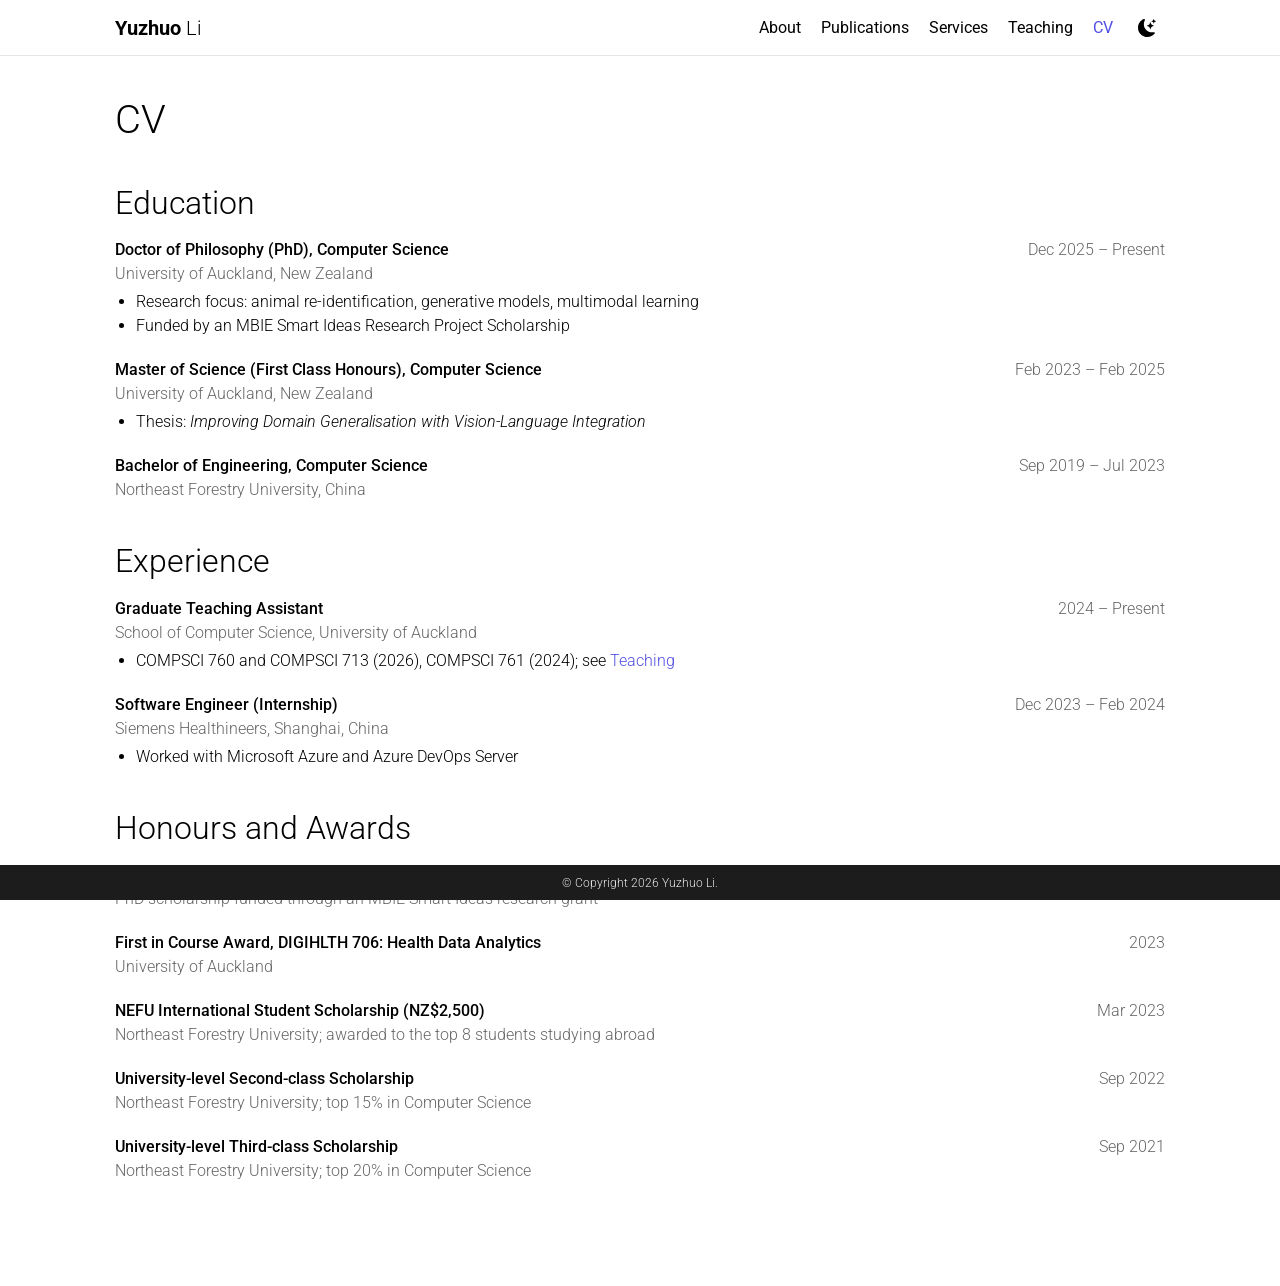
==== cv/index.html @ 905fc6e1 "Rework the homepage in the al-folio style Follows the layout and light/dark colours of zhangxinyu-xy" ====
<!doctype html>
<html lang="en">
<head>
  <meta charset="utf-8">
  <meta name="viewport" content="width=device-width, initial-scale=1">
  <title>CV | Yuzhuo Li</title>
  <meta name="description" content="Curriculum vitae of Yuzhuo Li: education, experience, honours and awards.">
  <link rel="canonical" href="https://jim-lyz1024.github.io/cv/">
  <link rel="icon" href="/assets/img/favicon.svg" type="image/svg+xml">
  <link rel="apple-touch-icon" href="/assets/img/apple-touch-icon.png">
  <link rel="preconnect" href="https://fonts.googleapis.com">
  <link rel="preconnect" href="https://fonts.gstatic.com" crossorigin>
  <link rel="stylesheet" href="https://fonts.googleapis.com/css2?family=Roboto:ital,wght@0,300;0,400;0,500;0,700;1,300&display=swap">
  <link rel="stylesheet" href="/assets/css/style.css">
  <script>
    (function () {
      var t = null;
      try { t = localStorage.getItem('theme'); } catch (e) {}
      if (t !== 'light' && t !== 'dark') t = matchMedia('(prefers-color-scheme: dark)').matches ? 'dark' : 'light';
      document.documentElement.setAttribute('data-theme', t);
    })();
  </script>
</head>
<body>
  <header class="navbar">
    <div class="container">
      <a class="brand" href="/"><b>Yuzhuo</b> Li</a>
      <nav class="nav-links" id="nav-links" aria-label="Main">
        <a href="/">About</a>
        <a href="/publications/">Publications</a>
        <a href="/services/">Services</a>
        <a href="/teaching/">Teaching</a>
        <a href="/cv/" aria-current="page">CV</a>
        <button class="icon-btn theme-toggle" type="button" aria-label="Toggle dark mode" title="Toggle dark mode">
          <svg class="icon icon-moon" aria-hidden="true"><use href="/assets/icons.svg#i-moon"/></svg>
          <svg class="icon icon-sun" aria-hidden="true"><use href="/assets/icons.svg#i-sun"/></svg>
        </button>
      </nav>
      <button class="icon-btn nav-toggle" type="button" aria-label="Open menu" aria-expanded="false" aria-controls="nav-links">
        <svg class="icon" aria-hidden="true"><use href="/assets/icons.svg#i-menu"/></svg>
      </button>
    </div>
  </header>

  <main class="container">
    <header class="post-header">
      <h1 class="post-title">CV</h1>
    </header>

    <h2>Education</h2>
    <div class="cv-item">
      <div class="cv-head"><span class="cv-title">Doctor of Philosophy (PhD), Computer Science</span><span class="cv-date">Dec 2025 – Present</span></div>
      <div class="cv-sub">University of Auckland, New Zealand</div>
      <ul>
        <li>Research focus: animal re-identification, generative models, multimodal learning</li>
        <li>Funded by an MBIE Smart Ideas Research Project Scholarship</li>
      </ul>
    </div>
    <div class="cv-item">
      <div class="cv-head"><span class="cv-title">Master of Science (First Class Honours), Computer Science</span><span class="cv-date">Feb 2023 – Feb 2025</span></div>
      <div class="cv-sub">University of Auckland, New Zealand</div>
      <ul>
        <li>Thesis: <em>Improving Domain Generalisation with Vision-Language Integration</em></li>
      </ul>
    </div>
    <div class="cv-item">
      <div class="cv-head"><span class="cv-title">Bachelor of Engineering, Computer Science</span><span class="cv-date">Sep 2019 – Jul 2023</span></div>
      <div class="cv-sub">Northeast Forestry University, China</div>
    </div>

    <h2>Experience</h2>
    <div class="cv-item">
      <div class="cv-head"><span class="cv-title">Graduate Teaching Assistant</span><span class="cv-date">2024 – Present</span></div>
      <div class="cv-sub">School of Computer Science, University of Auckland</div>
      <ul>
        <li>COMPSCI 760 and COMPSCI 713 (2026), COMPSCI 761 (2024); see <a href="/teaching/">Teaching</a></li>
      </ul>
    </div>
    <div class="cv-item">
      <div class="cv-head"><span class="cv-title">Software Engineer (Internship)</span><span class="cv-date">Dec 2023 – Feb 2024</span></div>
      <div class="cv-sub">Siemens Healthineers, Shanghai, China</div>
      <ul>
        <li>Worked with Microsoft Azure and Azure DevOps Server</li>
      </ul>
    </div>

    <h2>Honours and Awards</h2>
    <div class="cv-item">
      <div class="cv-head"><span class="cv-title">MBIE Smart Ideas Research Project Scholarship</span><span class="cv-date">Dec 2025 – Present</span></div>
      <div class="cv-sub">PhD scholarship funded through an MBIE Smart Ideas research grant</div>
    </div>
    <div class="cv-item">
      <div class="cv-head"><span class="cv-title">First in Course Award, DIGIHLTH 706: Health Data Analytics</span><span class="cv-date">2023</span></div>
      <div class="cv-sub">University of Auckland</div>
    </div>
    <div class="cv-item">
      <div class="cv-head"><span class="cv-title">NEFU International Student Scholarship (NZ$2,500)</span><span class="cv-date">Mar 2023</span></div>
      <div class="cv-sub">Northeast Forestry University; awarded to the top 8 students studying abroad</div>
    </div>
    <div class="cv-item">
      <div class="cv-head"><span class="cv-title">University-level Second-class Scholarship</span><span class="cv-date">Sep 2022</span></div>
      <div class="cv-sub">Northeast Forestry University; top 15% in Computer Science</div>
    </div>
    <div class="cv-item">
      <div class="cv-head"><span class="cv-title">University-level Third-class Scholarship</span><span class="cv-date">Sep 2021</span></div>
      <div class="cv-sub">Northeast Forestry University; top 20% in Computer Science</div>
    </div>
  </main>

  <footer class="footer">
    <div class="container">&copy; Copyright 2026 Yuzhuo Li.</div>
  </footer>

  <script src="/assets/js/main.js" defer></script>
</body>
</html>
---- assets/css/style.css ----
/* Homepage of Yuzhuo Li.
   Colours follow the two al-folio schemes: light (white/black) and dark (#1c1c1d/#e8e8e8).
   The theme is set on <html data-theme> by the inline script in each page's <head>. */

:root {
  --bg: #fff;
  --text: #000;
  --text-muted: #666;
  --text-faint: #c9c9c9;
  --theme: rgba(42, 39, 220, 0.82);
  --hover: #b509ac;
  --divider: rgba(0, 0, 0, 0.1);
  --box-border: #ddd;
  --code-bg: rgba(181, 9, 172, 0.05);
  --abbr: rgba(42, 39, 220, 0.42);
  --footer-bg: #1c1c1d;
  --footer-text: #e8e8e8;
  --shadow: 0 2px 5px 0 rgba(0, 0, 0, 0.16), 0 2px 10px 0 rgba(0, 0, 0, 0.12);
  --scroll-thumb: #c1c1c1;
  --scroll-track: #f3f3f3;
  --nav-h: 56px;
  --footer-h: 35px;
  color-scheme: light;
}

html[data-theme="dark"] {
  --bg: #1c1c1d;
  --text: #e8e8e8;
  --text-muted: #a3a3a3;
  --text-faint: #48484c;
  --theme: #2698ba;
  --hover: #2698ba;
  --divider: #424246;
  --box-border: #424246;
  --code-bg: #2c3237;
  --footer-bg: #e8e8e8;
  --footer-text: #1c1c1d;
  --scroll-thumb: #55555a;
  --scroll-track: #26262a;
  color-scheme: dark;
}

/* Without JavaScript there is no data-theme attribute, so fall back to the system setting. */
@media (prefers-color-scheme: dark) {
  html:not([data-theme]) {
    --bg: #1c1c1d;
    --text: #e8e8e8;
    --text-muted: #a3a3a3;
    --text-faint: #48484c;
    --theme: #2698ba;
    --hover: #2698ba;
    --divider: #424246;
    --box-border: #424246;
    --code-bg: #2c3237;
    --footer-bg: #e8e8e8;
    --footer-text: #1c1c1d;
    --scroll-thumb: #55555a;
    --scroll-track: #26262a;
    color-scheme: dark;
  }
}

/* ---------- Base ---------- */

*, *::before, *::after { box-sizing: border-box; }

html {
  -webkit-text-size-adjust: 100%;
  text-size-adjust: 100%;
}

body {
  margin: 0;
  padding: calc(var(--nav-h) + 40px) 0 calc(var(--footer-h) + 48px);
  background: var(--bg);
  color: var(--text);
  font-family: "Roboto", -apple-system, "Segoe UI", "Helvetica Neue", Arial, sans-serif;
  font-size: 16px;
  font-weight: 300;
  line-height: 1.5;
  -webkit-font-smoothing: antialiased;
  transition: background-color 0.2s, color 0.2s;
}

a {
  color: var(--theme);
  text-decoration: none;
}

a:hover {
  color: var(--hover);
  text-decoration: underline;
}

b, strong { font-weight: 500; }

:focus-visible {
  outline: 2px solid var(--theme);
  outline-offset: 2px;
}

.container {
  width: 100%;
  max-width: 1080px;
  margin: 0 auto;
  padding: 0 15px;
}

.sr-only {
  position: absolute;
  width: 1px;
  height: 1px;
  overflow: hidden;
  clip: rect(0 0 0 0);
  white-space: nowrap;
}

.icon {
  width: 1em;
  height: 1em;
  fill: currentColor;
  vertical-align: -0.125em;
}

/* ---------- Navigation bar ---------- */

.navbar {
  position: fixed;
  top: 0;
  left: 0;
  right: 0;
  z-index: 100;
  height: var(--nav-h);
  border-bottom: 1px solid var(--divider);
  background: var(--bg);
  transition: background-color 0.2s;
}

.navbar .container {
  display: flex;
  align-items: center;
  height: 100%;
}

.brand {
  margin-right: auto;
  font-size: 1.25rem;
  font-weight: 300;
  color: var(--text);
  white-space: nowrap;
}

.brand b { font-weight: 700; }

.brand:hover {
  color: var(--text);
  text-decoration: none;
}

.nav-links {
  display: flex;
  align-items: center;
  margin-left: auto;
}

.nav-links a {
  padding: 8px 10px;
  font-weight: 400;
  color: var(--text);
}

.nav-links a:hover,
.nav-links a[aria-current="page"] {
  color: var(--theme);
  text-decoration: none;
}

.icon-btn {
  display: inline-grid;
  place-items: center;
  width: 36px;
  height: 36px;
  padding: 0;
  border: 0;
  border-radius: 4px;
  background: none;
  color: var(--text);
  font-size: 18px;
  cursor: pointer;
}

.icon-btn:hover { color: var(--theme); }

.theme-toggle { margin-left: 6px; }

.theme-toggle .icon-sun { display: none; }
html[data-theme="dark"] .theme-toggle .icon-sun { display: inline; }
html[data-theme="dark"] .theme-toggle .icon-moon { display: none; }

.nav-toggle { display: none; }

@media (max-width: 575.98px) {
  .nav-toggle {
    display: inline-grid;
    margin-left: 4px;
  }

  .nav-links {
    display: none;
    position: absolute;
    top: var(--nav-h);
    left: 0;
    right: 0;
    flex-direction: column;
    align-items: stretch;
    padding: 6px 15px 12px;
    border-bottom: 1px solid var(--divider);
    background: var(--bg);
  }

  .navbar.nav-open .nav-links { display: flex; }

  .nav-links a { padding: 10px 0; }

  .theme-toggle { margin: 4px 0 0 -8px; }
}

/* ---------- Page headers ---------- */

.post-header { margin-bottom: 24px; }

.post-title {
  margin: 0;
  font-size: 2.5rem;
  font-weight: 300;
  line-height: 1.2;
}

.post-title b { font-weight: 700; }

.post-description {
  margin: 4px 0 0;
  font-size: 0.875rem;
}

.desc { margin: 8px 0 0; }

h2 {
  margin: 40px 0 16px;
  font-size: 2rem;
  font-weight: 300;
  line-height: 1.2;
}

h2 a,
h2 a:hover { color: inherit; }

h2 .full-list {
  margin-left: 8px;
  font-size: 0.6em;
  color: var(--theme);
}

h2 .full-list:hover { color: var(--hover); }

/* ---------- About ---------- */

.profile {
  float: right;
  width: 30%;
  max-width: 300px;
  margin: 4px 0 16px 32px;
}

.profile img {
  display: block;
  width: 100%;
  height: auto;
  border-radius: 50%;
  box-shadow: var(--shadow);
}

.bio p { margin: 0 0 16px; }

.bio ul {
  margin: 0 0 16px;
  padding-left: 1.4em;
}

.bio li { margin-bottom: 2px; }

.clearfix::after {
  content: "";
  display: table;
  clear: both;
}

.social {
  display: flex;
  flex-wrap: wrap;
  justify-content: center;
  gap: 8px 28px;
  margin: 28px 0 0;
  padding: 0;
  list-style: none;
  font-size: 2.1rem;
}

.social a {
  display: block;
  color: var(--text);
  line-height: 1;
}

.social a:hover { color: var(--theme); }

/* ---------- Scrolling boxes (News, Papers) ---------- */

.scroll-box {
  overflow-y: auto;
  scrollbar-gutter: stable;
}

.scroll-box::-webkit-scrollbar { width: 10px; }
.scroll-box::-webkit-scrollbar-track { background: var(--scroll-track); }

.scroll-box::-webkit-scrollbar-thumb {
  border: 2px solid var(--scroll-track);
  border-radius: 6px;
  background: var(--scroll-thumb);
}

/* Firefox has no ::-webkit-scrollbar; give it the standard properties instead. */
@supports not selector(::-webkit-scrollbar) {
  .scroll-box { scrollbar-color: var(--scroll-thumb) var(--scroll-track); }
}

.news-box { max-height: 300px; }

.news table {
  width: 100%;
  border-collapse: collapse;
}

.news th,
.news td {
  padding: 9px 5px;
  vertical-align: top;
  text-align: left;
}

.news th {
  width: 12%;
  min-width: 92px;
  font-weight: 300;
  white-space: nowrap;
}

/* Short enough that the list scrolls (with its bar on the right) even while there are only a few papers. */
.papers-box {
  max-height: 420px;
  margin-top: 15px;
  padding: 10px 10px 0;
  border: 1px solid var(--box-border);
}

/* ---------- Publication entries ---------- */

.bibliography {
  margin: 0;
  padding: 0;
  list-style: none;
}

.bibliography > li { margin-bottom: 20px; }

.pub {
  display: grid;
  grid-template-columns: 150px minmax(0, 1fr);
  column-gap: 30px;
}

.badge {
  display: block;
  padding: 3px 5px;
  border-radius: 4px;
  background: var(--abbr);
  color: #fff;
  font-size: 12px;
  font-weight: 700;
  line-height: 1.2;
  text-align: center;
  text-decoration: none;
}

.preview {
  display: block;
  margin-top: 8px;
  cursor: zoom-in;
}

.preview img {
  display: block;
  width: 100%;
  height: auto;
  border-radius: 4px;
  background: #fff;
  box-shadow: var(--shadow);
}

.pub .title { font-weight: 400; }

.pub .author .me {
  border-bottom: 1px solid;
  font-style: normal;
}

.pub .links {
  display: flex;
  flex-wrap: wrap;
  gap: 6px;
  margin-top: 6px;
}

.btn {
  display: inline-block;
  padding: 3px 14px;
  border: 1px solid var(--text);
  border-radius: 2px;
  background: transparent;
  color: var(--text);
  font: 400 0.66rem/1.6 "Roboto", sans-serif;
  letter-spacing: 0.03em;
  text-transform: uppercase;
  cursor: pointer;
}

.btn:hover,
.btn[aria-expanded="true"] {
  border-color: var(--theme);
  color: var(--theme);
  text-decoration: none;
}

.abstract,
.bibtex { margin-top: 10px; }

.abstract p {
  margin: 0;
  padding: 8px 12px;
  border: 1px dashed var(--text-muted);
  border-radius: 4px;
  font-size: 0.95rem;
}

.bibtex { position: relative; }

.bibtex pre {
  margin: 0;
  padding: 10px 12px;
  overflow-x: auto;
  border-radius: 4px;
  background: var(--code-bg);
  font: 0.78rem/1.55 ui-monospace, "Cascadia Mono", SFMono-Regular, Menlo, Consolas, monospace;
  white-space: pre;
}

.copy {
  position: absolute;
  top: 6px;
  right: 6px;
  padding: 1px 8px;
  border: 1px solid var(--box-border);
  border-radius: 3px;
  background: var(--bg);
  color: var(--text-muted);
  font: 400 0.72rem "Roboto", sans-serif;
  cursor: pointer;
}

.copy:hover { color: var(--text); }

.pub-note {
  margin: 0 0 8px;
  font-size: 0.875rem;
  color: var(--text-muted);
}

/* Year headings on the full list, as in al-folio */
h2.year {
  margin: 32px 0 16px;
  padding-top: 16px;
  border-top: 1px solid var(--divider);
  color: var(--text-faint);
  text-align: right;
}

@media (max-width: 575.98px) {
  .pub { grid-template-columns: minmax(0, 1fr); }

  .badge {
    display: inline-block;
    min-width: 72px;
  }

  .preview {
    max-width: 260px;
    margin-bottom: 8px;
  }
}

/* ---------- Simple lists: Services, Teaching ---------- */

.plain-list {
  margin: 0;
  padding: 0;
  list-style: none;
}

.plain-list li { margin-bottom: 12px; }

.plain-list .when { font-weight: 400; }

/* ---------- CV ---------- */

.cv-item { margin-bottom: 20px; }

.cv-head {
  display: flex;
  flex-wrap: wrap;
  justify-content: space-between;
  gap: 0 16px;
}

.cv-title { font-weight: 500; }

.cv-date {
  color: var(--text-muted);
  white-space: nowrap;
}

.cv-sub { color: var(--text-muted); }

.cv-item ul {
  margin: 4px 0 0;
  padding-left: 1.3em;
}

/* ---------- Footer ---------- */

.footer {
  position: fixed;
  bottom: 0;
  left: 0;
  right: 0;
  z-index: 100;
  display: flex;
  align-items: center;
  height: var(--footer-h);
  background: var(--footer-bg);
  color: var(--footer-text);
  font-size: 12px;
  text-align: center;
}

.footer a { color: inherit; }

/* ---------- Figure zoom ---------- */

.zoom-overlay {
  position: fixed;
  inset: 0;
  z-index: 200;
  display: grid;
  place-items: center;
  padding: 24px;
  background: rgba(0, 0, 0, 0.8);
  cursor: zoom-out;
}

.zoom-overlay[hidden] { display: none; }

.zoom-overlay img {
  max-width: min(1400px, 100%);
  max-height: 100%;
  border-radius: 4px;
  background: #fff;
}

/* ---------- Small screens ---------- */

@media (max-width: 767.98px) {
  body { padding-top: calc(var(--nav-h) + 24px); }

  .post-title { font-size: 2.1rem; }

  .profile {
    float: none;
    width: 200px;
    margin: 0 auto 24px;
  }

  h2 { font-size: 1.75rem; }

  .news th { width: auto; }
}

@media (prefers-reduced-motion: reduce) {
  body, .navbar { transition: none; }
}

@media print {
  .navbar, .footer, .links, .theme-toggle, .zoom-overlay { display: none !important; }

  body { padding: 0; }

  .scroll-box {
    max-height: none;
    overflow: visible;
  }
}
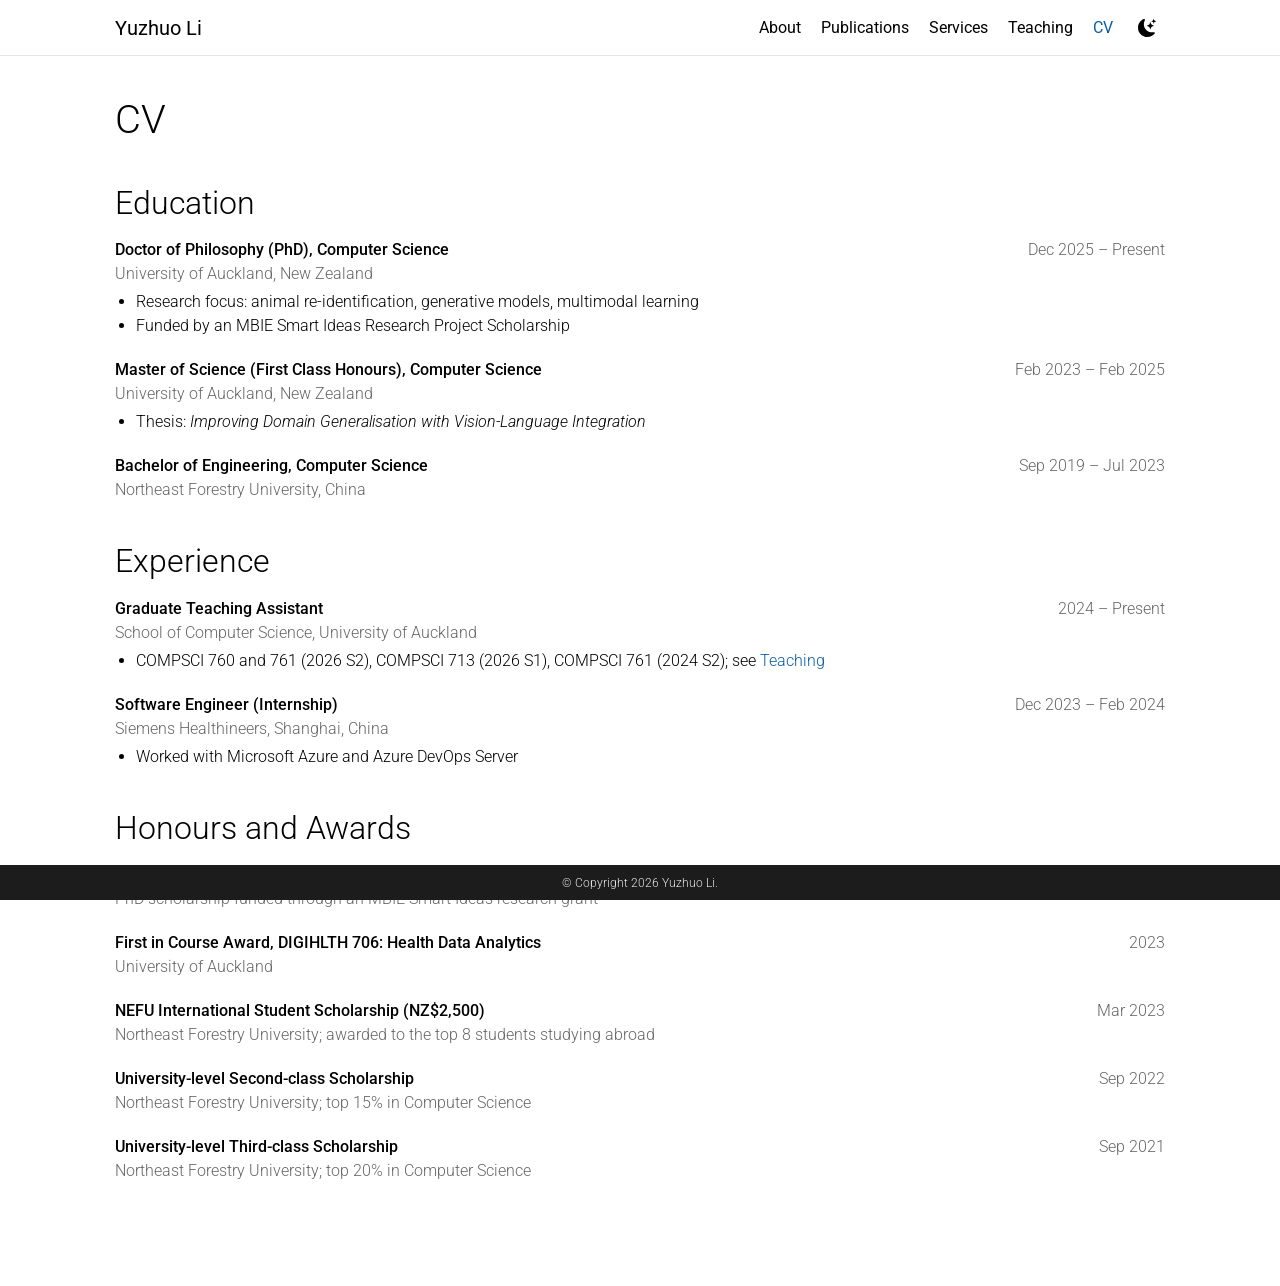
==== commit e7cfb1a8: "Give the site its own accent and publication style - University of Auckland blue instead of the purp" ====
--- a/cv/index.html
+++ b/cv/index.html
@@ -24,7 +24,7 @@
 <body>
   <header class="navbar">
     <div class="container">
-      <a class="brand" href="/"><b>Yuzhuo</b> Li</a>
+      <a class="brand" href="/">Yuzhuo Li</a>
       <nav class="nav-links" id="nav-links" aria-label="Main">
         <a href="/">About</a>
         <a href="/publications/">Publications</a>
@@ -73,7 +73,7 @@
       <div class="cv-head"><span class="cv-title">Graduate Teaching Assistant</span><span class="cv-date">2024 – Present</span></div>
       <div class="cv-sub">School of Computer Science, University of Auckland</div>
       <ul>
-        <li>COMPSCI 760 and COMPSCI 713 (2026), COMPSCI 761 (2024); see <a href="/teaching/">Teaching</a></li>
+        <li>COMPSCI 760 and 761 (2026 S2), COMPSCI 713 (2026 S1), COMPSCI 761 (2024 S2); see <a href="/teaching/">Teaching</a></li>
       </ul>
     </div>
     <div class="cv-item">
--- a/assets/css/style.css
+++ b/assets/css/style.css
@@ -1,18 +1,18 @@
 /* Homepage of Yuzhuo Li.
-   Colours follow the two al-folio schemes: light (white/black) and dark (#1c1c1d/#e8e8e8).
+   Two schemes: light (white/black) and dark (#1c1c1d/#e8e8e8). The accent is University of Auckland blue.
    The theme is set on <html data-theme> by the inline script in each page's <head>. */
 
 :root {
   --bg: #fff;
   --text: #000;
   --text-muted: #666;
-  --text-faint: #c9c9c9;
-  --theme: rgba(42, 39, 220, 0.82);
-  --hover: #b509ac;
+  --accent: #0a5ea8;
+  --accent-hover: #00467f;
+  --tag-bg: #00467f;
   --divider: rgba(0, 0, 0, 0.1);
   --box-border: #ddd;
-  --code-bg: rgba(181, 9, 172, 0.05);
-  --abbr: rgba(42, 39, 220, 0.42);
+  --code-bg: #f5f7fa;
+  --figure-bg: #fff;
   --footer-bg: #1c1c1d;
   --footer-text: #e8e8e8;
   --shadow: 0 2px 5px 0 rgba(0, 0, 0, 0.16), 0 2px 10px 0 rgba(0, 0, 0, 0.12);
@@ -27,12 +27,13 @@
   --bg: #1c1c1d;
   --text: #e8e8e8;
   --text-muted: #a3a3a3;
-  --text-faint: #48484c;
-  --theme: #2698ba;
-  --hover: #2698ba;
+  --accent: #6cb4ee;
+  --accent-hover: #9ccdf5;
+  --tag-bg: #1d5f99;
   --divider: #424246;
   --box-border: #424246;
-  --code-bg: #2c3237;
+  --code-bg: #26292d;
+  --figure-bg: #f2f2f2;
   --footer-bg: #e8e8e8;
   --footer-text: #1c1c1d;
   --scroll-thumb: #55555a;
@@ -46,12 +47,13 @@
     --bg: #1c1c1d;
     --text: #e8e8e8;
     --text-muted: #a3a3a3;
-    --text-faint: #48484c;
-    --theme: #2698ba;
-    --hover: #2698ba;
+    --accent: #6cb4ee;
+    --accent-hover: #9ccdf5;
+    --tag-bg: #1d5f99;
     --divider: #424246;
     --box-border: #424246;
-    --code-bg: #2c3237;
+    --code-bg: #26292d;
+    --figure-bg: #f2f2f2;
     --footer-bg: #e8e8e8;
     --footer-text: #1c1c1d;
     --scroll-thumb: #55555a;
@@ -83,19 +85,19 @@
 }
 
 a {
-  color: var(--theme);
+  color: var(--accent);
   text-decoration: none;
 }
 
 a:hover {
-  color: var(--hover);
+  color: var(--accent-hover);
   text-decoration: underline;
 }
 
 b, strong { font-weight: 500; }
 
 :focus-visible {
-  outline: 2px solid var(--theme);
+  outline: 2px solid var(--accent);
   outline-offset: 2px;
 }
 
@@ -145,12 +147,10 @@
 .brand {
   margin-right: auto;
   font-size: 1.25rem;
-  font-weight: 300;
+  font-weight: 400;
   color: var(--text);
   white-space: nowrap;
 }
-
-.brand b { font-weight: 700; }
 
 .brand:hover {
   color: var(--text);
@@ -171,7 +171,7 @@
 
 .nav-links a:hover,
 .nav-links a[aria-current="page"] {
-  color: var(--theme);
+  color: var(--accent);
   text-decoration: none;
 }
 
@@ -189,7 +189,7 @@
   cursor: pointer;
 }
 
-.icon-btn:hover { color: var(--theme); }
+.icon-btn:hover { color: var(--accent); }
 
 .theme-toggle { margin-left: 6px; }
 
@@ -236,8 +236,6 @@
   line-height: 1.2;
 }
 
-.post-title b { font-weight: 700; }
-
 .post-description {
   margin: 4px 0 0;
   font-size: 0.875rem;
@@ -258,10 +256,10 @@
 h2 .full-list {
   margin-left: 8px;
   font-size: 0.6em;
-  color: var(--theme);
-}
-
-h2 .full-list:hover { color: var(--hover); }
+  color: var(--accent);
+}
+
+h2 .full-list:hover { color: var(--accent-hover); }
 
 /* ---------- About ---------- */
 
@@ -312,7 +310,7 @@
   line-height: 1;
 }
 
-.social a:hover { color: var(--theme); }
+.social a:hover { color: var(--accent); }
 
 /* ---------- Scrolling boxes (News, Papers) ---------- */
 
@@ -360,86 +358,99 @@
 .papers-box {
   max-height: 420px;
   margin-top: 15px;
-  padding: 10px 10px 0;
+  padding: 14px 14px 0;
   border: 1px solid var(--box-border);
 }
 
 /* ---------- Publication entries ---------- */
 
-.bibliography {
+.pubs {
   margin: 0;
   padding: 0;
   list-style: none;
 }
 
-.bibliography > li { margin-bottom: 20px; }
-
 .pub {
+  display: flex;
+  align-items: flex-start;
+  gap: 24px;
+  margin-bottom: 22px;
+}
+
+.pub-fig {
+  flex: none;
   display: grid;
-  grid-template-columns: 150px minmax(0, 1fr);
-  column-gap: 30px;
-}
-
-.badge {
+  place-items: center;
+  width: 180px;
+  height: 100px;
+  padding: 6px;
+  border: 1px solid var(--box-border);
+  border-radius: 4px;
+  background: var(--figure-bg);
+  cursor: zoom-in;
+}
+
+.pub-fig img {
   display: block;
-  padding: 3px 5px;
-  border-radius: 4px;
-  background: var(--abbr);
+  max-width: 100%;
+  max-height: 100%;
+  width: auto;
+  height: auto;
+}
+
+.pub-body {
+  flex: 1;
+  min-width: 0;
+}
+
+.pub-title { font-weight: 500; }
+
+.venue-tag {
+  display: inline-block;
+  margin-right: 8px;
+  padding: 0 6px;
+  border-radius: 3px;
+  background: var(--tag-bg);
   color: #fff;
   font-size: 12px;
-  font-weight: 700;
-  line-height: 1.2;
-  text-align: center;
-  text-decoration: none;
-}
-
-.preview {
-  display: block;
-  margin-top: 8px;
-  cursor: zoom-in;
-}
-
-.preview img {
-  display: block;
-  width: 100%;
-  height: auto;
-  border-radius: 4px;
-  background: #fff;
-  box-shadow: var(--shadow);
-}
-
-.pub .title { font-weight: 400; }
-
-.pub .author .me {
-  border-bottom: 1px solid;
-  font-style: normal;
-}
-
-.pub .links {
+  font-weight: 500;
+  line-height: 20px;
+  vertical-align: 1px;
+  white-space: nowrap;
+}
+
+.pub-authors .me { font-weight: 500; }
+
+.pub-venue { color: var(--text-muted); }
+
+.pub-links {
   display: flex;
   flex-wrap: wrap;
-  gap: 6px;
-  margin-top: 6px;
-}
-
-.btn {
-  display: inline-block;
-  padding: 3px 14px;
-  border: 1px solid var(--text);
-  border-radius: 2px;
-  background: transparent;
-  color: var(--text);
-  font: 400 0.66rem/1.6 "Roboto", sans-serif;
-  letter-spacing: 0.03em;
-  text-transform: uppercase;
+  margin: 4px 0 0;
+  padding: 0;
+  list-style: none;
+}
+
+/* The separator trails each item, so a wrapped row never starts with a slash. */
+.pub-links li:not(:last-child)::after {
+  content: "/";
+  margin: 0 0.5em;
+  color: var(--text-muted);
+}
+
+.link-btn {
+  padding: 0;
+  border: 0;
+  background: none;
+  color: var(--accent);
+  font: inherit;
   cursor: pointer;
 }
 
-.btn:hover,
-.btn[aria-expanded="true"] {
-  border-color: var(--theme);
-  color: var(--theme);
-  text-decoration: none;
+.link-btn:hover,
+.link-btn[aria-expanded="true"] {
+  color: var(--accent-hover);
+  text-decoration: underline;
 }
 
 .abstract,
@@ -448,8 +459,7 @@
 .abstract p {
   margin: 0;
   padding: 8px 12px;
-  border: 1px dashed var(--text-muted);
-  border-radius: 4px;
+  border-left: 3px solid var(--box-border);
   font-size: 0.95rem;
 }
 
@@ -480,32 +490,27 @@
 
 .copy:hover { color: var(--text); }
 
-.pub-note {
-  margin: 0 0 8px;
-  font-size: 0.875rem;
-  color: var(--text-muted);
-}
-
-/* Year headings on the full list, as in al-folio */
+/* Year headings on the full list */
 h2.year {
-  margin: 32px 0 16px;
-  padding-top: 16px;
-  border-top: 1px solid var(--divider);
-  color: var(--text-faint);
-  text-align: right;
-}
+  margin: 36px 0 18px;
+  padding-bottom: 6px;
+  border-bottom: 1px solid var(--divider);
+  font-size: 1.5rem;
+  font-weight: 400;
+}
+
+.post-header + h2.year { margin-top: 8px; }
 
 @media (max-width: 575.98px) {
-  .pub { grid-template-columns: minmax(0, 1fr); }
-
-  .badge {
-    display: inline-block;
-    min-width: 72px;
+  .pub {
+    flex-direction: column;
+    gap: 10px;
   }
 
-  .preview {
-    max-width: 260px;
-    margin-bottom: 8px;
+  .pub-fig {
+    width: 100%;
+    max-width: 320px;
+    height: 150px;
   }
 }
 
@@ -610,7 +615,7 @@
 }
 
 @media print {
-  .navbar, .footer, .links, .theme-toggle, .zoom-overlay { display: none !important; }
+  .navbar, .footer, .pub-links, .theme-toggle, .zoom-overlay { display: none !important; }
 
   body { padding: 0; }
 
